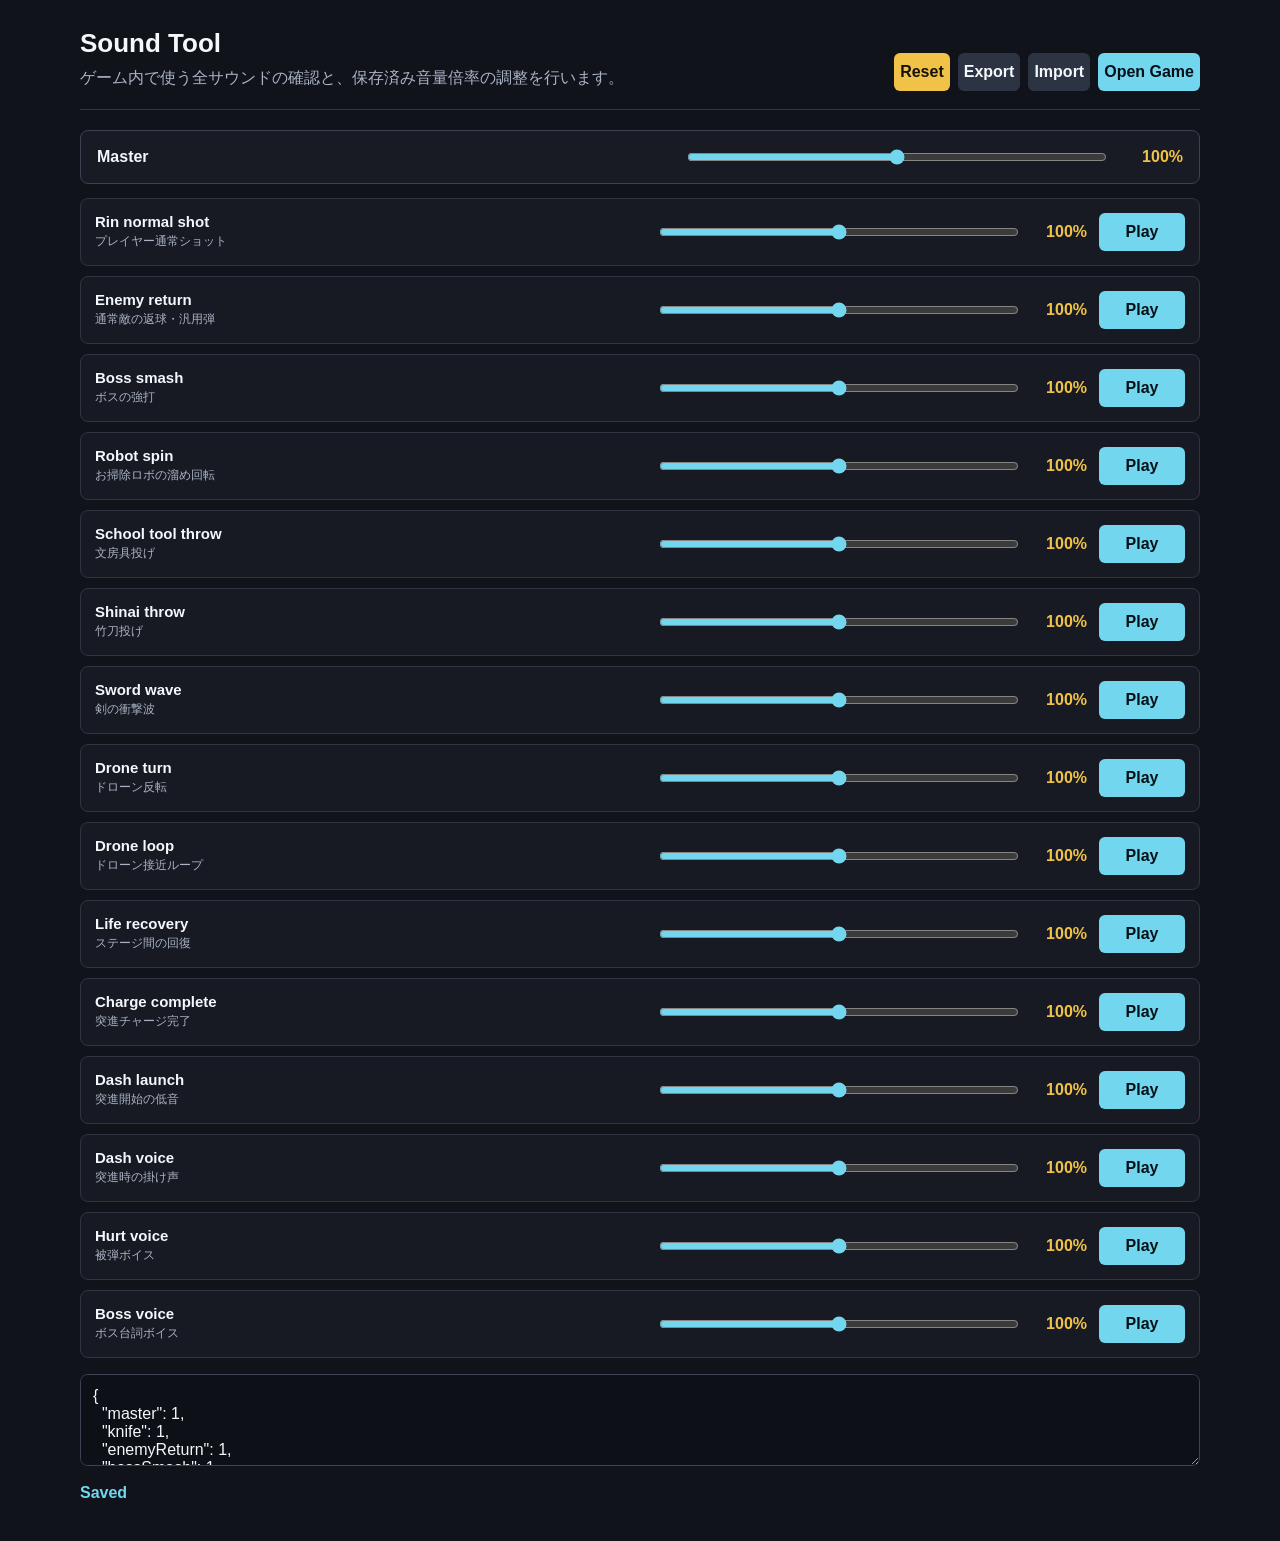
==== tools/sound-tool.html @ 661239d1 "Add stage two reinforcement sprites" ====
<!doctype html>
<html lang="ja">
  <head>
    <meta charset="utf-8">
    <meta name="viewport" content="width=device-width, initial-scale=1">
    <title>Yokoshoot Sound Tool</title>
    <style>
      :root {
        color-scheme: dark;
        font-family: "Yu Gothic", "Hiragino Kaku Gothic ProN", Meiryo, sans-serif;
        background: #11131a;
        color: #f4f7fb;
      }

      * {
        box-sizing: border-box;
      }

      body {
        min-width: 320px;
        margin: 0;
        background: #11131a;
      }

      main {
        width: min(1120px, calc(100% - 32px));
        margin: 0 auto;
        padding: 28px 0 36px;
      }

      header {
        display: flex;
        flex-wrap: wrap;
        gap: 16px;
        align-items: end;
        justify-content: space-between;
        padding-bottom: 18px;
        border-bottom: 1px solid #323746;
      }

      h1 {
        margin: 0 0 6px;
        font-size: 26px;
      }

      p {
        margin: 0;
        color: #aab3c5;
        line-height: 1.6;
      }

      button,
      input,
      textarea {
        font: inherit;
      }

      button {
        min-height: 38px;
        border: 0;
        border-radius: 6px;
        background: #72d7ee;
        color: #061017;
        cursor: pointer;
        font-weight: 800;
      }

      button.secondary {
        background: #2c3342;
        color: #f4f7fb;
      }

      button.warning {
        background: #f0c348;
        color: #151108;
      }

      .toolbar {
        display: flex;
        flex-wrap: wrap;
        gap: 8px;
      }

      .master {
        display: grid;
        grid-template-columns: minmax(120px, 1fr) minmax(180px, 420px) 64px;
        gap: 14px;
        align-items: center;
        margin: 20px 0 14px;
        padding: 16px;
        border: 1px solid #3c4352;
        border-radius: 8px;
        background: #181b24;
      }

      .sound-list {
        display: grid;
        gap: 10px;
      }

      .sound-row {
        display: grid;
        grid-template-columns: minmax(180px, 1fr) minmax(180px, 360px) 58px 86px;
        gap: 12px;
        align-items: center;
        padding: 14px;
        border: 1px solid #303543;
        border-radius: 8px;
        background: #171a22;
      }

      .sound-name {
        display: grid;
        gap: 3px;
        min-width: 0;
      }

      .sound-name strong {
        font-size: 15px;
      }

      .sound-name span {
        color: #aab3c5;
        font-size: 12px;
      }

      input[type="range"] {
        width: 100%;
        accent-color: #72d7ee;
      }

      .value {
        color: #f0c348;
        font-variant-numeric: tabular-nums;
        font-weight: 800;
        text-align: right;
      }

      textarea {
        width: 100%;
        min-height: 92px;
        margin-top: 16px;
        padding: 12px;
        border: 1px solid #3c4352;
        border-radius: 8px;
        background: #0d1017;
        color: #f4f7fb;
        resize: vertical;
      }

      .status {
        min-height: 24px;
        margin-top: 10px;
        color: #72d7ee;
        font-weight: 800;
      }

      @media (max-width: 760px) {
        .master,
        .sound-row {
          grid-template-columns: 1fr;
        }

        .value {
          text-align: left;
        }
      }
    </style>
  </head>
  <body>
    <main>
      <header>
        <div>
          <h1>Sound Tool</h1>
          <p>ゲーム内で使う全サウンドの確認と、保存済み音量倍率の調整を行います。</p>
        </div>
        <div class="toolbar">
          <button id="reset-button" class="warning" type="button">Reset</button>
          <button id="export-button" class="secondary" type="button">Export</button>
          <button id="import-button" class="secondary" type="button">Import</button>
          <button id="open-game-button" type="button">Open Game</button>
        </div>
      </header>

      <section class="master" aria-label="master volume">
        <strong>Master</strong>
        <input id="master-slider" type="range" min="0" max="2" step="0.01" value="1">
        <span id="master-value" class="value">100%</span>
      </section>

      <section id="sound-list" class="sound-list" aria-label="sound list"></section>
      <textarea id="settings-json" spellcheck="false" aria-label="settings json"></textarea>
      <p id="status" class="status" aria-live="polite"></p>
    </main>

    <script>
      (() => {
        "use strict";

        const STORAGE_KEY = "yokoshoot.soundVolumes.v1";
        const AudioContextClass = window.AudioContext || window.webkitAudioContext;
        let audioContext = null;
        let previewLoop = null;

        const defaults = {
          master: 1,
          knife: 1,
          enemyReturn: 1,
          bossSmash: 1,
          robotSpin: 1,
          schoolTool: 1,
          shinaiThrow: 1,
          swordWave: 1,
          droneTurn: 1,
          droneLoop: 1,
          lifeRecovery: 1,
          chargeComplete: 1,
          dashLaunch: 1,
          dashVoice: 1,
          hurtVoice: 1,
          voiceBright: 1,
        };

        const sounds = [
          { key: "knife", label: "Rin normal shot", note: "プレイヤー通常ショット" },
          { key: "enemyReturn", label: "Enemy return", note: "通常敵の返球・汎用弾" },
          { key: "bossSmash", label: "Boss smash", note: "ボスの強打" },
          { key: "robotSpin", label: "Robot spin", note: "お掃除ロボの溜め回転" },
          { key: "schoolTool", label: "School tool throw", note: "文房具投げ" },
          { key: "shinaiThrow", label: "Shinai throw", note: "竹刀投げ" },
          { key: "swordWave", label: "Sword wave", note: "剣の衝撃波" },
          { key: "droneTurn", label: "Drone turn", note: "ドローン反転" },
          { key: "droneLoop", label: "Drone loop", note: "ドローン接近ループ" },
          { key: "lifeRecovery", label: "Life recovery", note: "ステージ間の回復" },
          { key: "chargeComplete", label: "Charge complete", note: "突進チャージ完了" },
          { key: "dashLaunch", label: "Dash launch", note: "突進開始の低音" },
          { key: "dashVoice", label: "Dash voice", note: "突進時の掛け声" },
          { key: "hurtVoice", label: "Hurt voice", note: "被弾ボイス" },
          { key: "voiceBright", label: "Boss voice", note: "ボス台詞ボイス" },
        ];

        const list = document.getElementById("sound-list");
        const masterSlider = document.getElementById("master-slider");
        const masterValue = document.getElementById("master-value");
        const settingsJson = document.getElementById("settings-json");
        const status = document.getElementById("status");
        const sliders = new Map();
        let volumes = loadVolumes();

        function loadVolumes() {
          try {
            return { ...defaults, ...JSON.parse(localStorage.getItem(STORAGE_KEY) || "{}") };
          } catch (error) {
            return { ...defaults };
          }
        }

        function saveVolumes() {
          localStorage.setItem(STORAGE_KEY, JSON.stringify(volumes));
          settingsJson.value = JSON.stringify(volumes, null, 2);
          status.textContent = "Saved";
        }

        function ensureAudioContext() {
          if (!AudioContextClass) return null;
          if (!audioContext) audioContext = new AudioContextClass();
          if (audioContext.state === "suspended") audioContext.resume();
          return audioContext;
        }

        function clamp(value, min, max) {
          return Math.min(max, Math.max(min, value));
        }

        function soundVolume(key) {
          return clamp(Number(volumes.master) || 0, 0, 2) * clamp(Number(volumes[key]) || 0, 0, 2);
        }

        function scaled(key, volume) {
          return volume * soundVolume(key);
        }

        function percent(value) {
          return `${Math.round(Number(value) * 100)}%`;
        }

        function render() {
          masterSlider.value = volumes.master;
          masterValue.textContent = percent(volumes.master);
          list.textContent = "";
          sliders.clear();
          for (const sound of sounds) {
            const row = document.createElement("div");
            row.className = "sound-row";
            row.innerHTML = `
              <div class="sound-name">
                <strong>${sound.label}</strong>
                <span>${sound.note}</span>
              </div>
              <input type="range" min="0" max="2" step="0.01" value="${volumes[sound.key]}">
              <span class="value">${percent(volumes[sound.key])}</span>
              <button type="button">Play</button>
            `;
            const slider = row.querySelector("input");
            const value = row.querySelector(".value");
            const button = row.querySelector("button");
            slider.addEventListener("input", () => {
              volumes[sound.key] = Number(slider.value);
              value.textContent = percent(volumes[sound.key]);
              saveVolumes();
              if (sound.key === "droneLoop" && previewLoop) previewLoop.gain.gain.value = scaled("droneLoop", 0.026);
            });
            button.addEventListener("click", () => playSound(sound.key));
            sliders.set(sound.key, { slider, value });
            list.append(row);
          }
          settingsJson.value = JSON.stringify(volumes, null, 2);
        }

        function playNoiseHit(audio, duration, decay, filterType, frequency, volume) {
          const sampleCount = Math.max(1, Math.floor(audio.sampleRate * duration));
          const buffer = audio.createBuffer(1, sampleCount, audio.sampleRate);
          const data = buffer.getChannelData(0);
          for (let i = 0; i < sampleCount; i += 1) data[i] = Math.random() * 2 - 1;
          const source = audio.createBufferSource();
          const filter = audio.createBiquadFilter();
          const gain = audio.createGain();
          const now = audio.currentTime;
          filter.type = filterType;
          filter.frequency.setValueAtTime(frequency, now);
          filter.Q.setValueAtTime(2.1, now);
          gain.gain.setValueAtTime(volume, now);
          gain.gain.exponentialRampToValueAtTime(0.0001, now + decay);
          source.buffer = buffer;
          source.connect(filter);
          filter.connect(gain);
          gain.connect(audio.destination);
          source.start(now);
          source.stop(now + duration);
        }

        function playToneSweep(audio, duration, startFrequency, endFrequency, volume, type) {
          const oscillator = audio.createOscillator();
          const gain = audio.createGain();
          const now = audio.currentTime;
          oscillator.type = type;
          oscillator.frequency.setValueAtTime(startFrequency, now);
          oscillator.frequency.exponentialRampToValueAtTime(endFrequency, now + duration);
          gain.gain.setValueAtTime(volume, now);
          gain.gain.exponentialRampToValueAtTime(0.0001, now + duration);
          oscillator.connect(gain);
          gain.connect(audio.destination);
          oscillator.start(now);
          oscillator.stop(now + duration);
        }

        function playShotSound(key) {
          const audio = ensureAudioContext();
          if (!audio) return;
          if (key === "knife") {
            playNoiseHit(audio, 0.11, 0.08, "highpass", 1800, scaled(key, 0.13));
            playToneSweep(audio, 0.12, 340, 1260, scaled(key, 0.06), "triangle");
            setTimeout(() => playNoiseHit(audio, 0.06, 0.035, "bandpass", 3600, scaled(key, 0.055)), 36);
          } else if (key === "bossSmash") {
            playNoiseHit(audio, 0.16, 0.12, "bandpass", 720, scaled(key, 0.2));
            playToneSweep(audio, 0.14, 170, 86, scaled(key, 0.11), "sine");
          } else if (key === "robotSpin") {
            playNoiseHit(audio, 0.22, 0.18, "bandpass", 420, scaled(key, 0.08));
            playToneSweep(audio, 0.18, 110, 280, scaled(key, 0.045), "square");
          } else if (key === "schoolTool") {
            playNoiseHit(audio, 0.08, 0.055, "highpass", 2100, scaled(key, 0.09));
            playToneSweep(audio, 0.09, 620, 260, scaled(key, 0.045), "triangle");
          } else if (key === "shinaiThrow") {
            playNoiseHit(audio, 0.12, 0.09, "bandpass", 980, scaled(key, 0.11));
            playToneSweep(audio, 0.1, 360, 150, scaled(key, 0.04), "sawtooth");
          } else if (key === "swordWave") {
            playNoiseHit(audio, 0.14, 0.1, "highpass", 1400, scaled(key, 0.13));
            playToneSweep(audio, 0.13, 520, 130, scaled(key, 0.07), "sawtooth");
          } else {
            playNoiseHit(audio, 0.1, 0.085, "bandpass", 1150, scaled("enemyReturn", 0.12));
            playToneSweep(audio, 0.08, 260, 160, scaled("enemyReturn", 0.055), "sine");
          }
        }

        function playDroneLoopPreview() {
          const audio = ensureAudioContext();
          if (!audio) return;
          stopDroneLoopPreview();
          const sampleCount = Math.floor(audio.sampleRate * 1.2);
          const buffer = audio.createBuffer(1, sampleCount, audio.sampleRate);
          const data = buffer.getChannelData(0);
          for (let i = 0; i < sampleCount; i += 1) data[i] = Math.random() * 2 - 1;
          const noise = audio.createBufferSource();
          const filter = audio.createBiquadFilter();
          const gain = audio.createGain();
          const oscillator = audio.createOscillator();
          const oscillatorGain = audio.createGain();
          const now = audio.currentTime;
          noise.buffer = buffer;
          noise.loop = true;
          filter.type = "lowpass";
          filter.frequency.setValueAtTime(296, now);
          filter.Q.setValueAtTime(1.4, now);
          gain.gain.setValueAtTime(scaled("droneLoop", 0.026), now);
          oscillator.type = "sawtooth";
          oscillator.frequency.setValueAtTime(110, now);
          oscillatorGain.gain.setValueAtTime(scaled("droneLoop", 0.014), now);
          noise.connect(filter);
          filter.connect(gain);
          oscillator.connect(oscillatorGain);
          oscillatorGain.connect(gain);
          gain.connect(audio.destination);
          noise.start(now);
          oscillator.start(now);
          previewLoop = { noise, oscillator, gain };
          setTimeout(stopDroneLoopPreview, 1500);
        }

        function stopDroneLoopPreview() {
          if (!previewLoop || !audioContext) return;
          const now = audioContext.currentTime;
          try {
            previewLoop.gain.gain.setTargetAtTime(0.0001, now, 0.08);
            previewLoop.noise.stop(now + 0.35);
            previewLoop.oscillator.stop(now + 0.35);
          } catch (error) {
            // Already stopped.
          }
          previewLoop = null;
        }

        function playVoice(text, style, key) {
          if (!("speechSynthesis" in window) || !("SpeechSynthesisUtterance" in window)) return;
          speechSynthesis.cancel();
          const utterance = new SpeechSynthesisUtterance(text);
          const voices = speechSynthesis.getVoices();
          const japaneseVoice = voices.find((voice) => voice.lang && voice.lang.toLowerCase().startsWith("ja")) || voices[0];
          if (japaneseVoice) utterance.voice = japaneseVoice;
          utterance.lang = "ja-JP";
          utterance.volume = Math.min(1, scaled(key, style === "cool" ? 0.62 : 0.82));
          utterance.rate = style === "cool" ? 1.12 : 1.08;
          utterance.pitch = style === "cool" ? 0.82 : 1.18;
          speechSynthesis.speak(utterance);
        }

        function playSound(key) {
          if (key === "droneLoop") {
            playDroneLoopPreview();
          } else if (key === "droneTurn") {
            const audio = ensureAudioContext();
            playNoiseHit(audio, 0.18, 0.12, "highpass", 2800, scaled(key, 0.11));
            playToneSweep(audio, 0.14, 520, 980, scaled(key, 0.035), "sawtooth");
          } else if (key === "lifeRecovery") {
            const audio = ensureAudioContext();
            playNoiseHit(audio, 0.16, 0.12, "bandpass", 760, scaled(key, 0.055));
            playToneSweep(audio, 0.18, 210, 310, scaled(key, 0.045), "sine");
            setTimeout(() => playToneSweep(audio, 0.12, 440, 720, scaled(key, 0.035), "triangle"), 110);
          } else if (key === "chargeComplete") {
            const audio = ensureAudioContext();
            playNoiseHit(audio, 0.34, 0.28, "bandpass", 900, scaled(key, 0.055));
            playToneSweep(audio, 0.38, 220, 980, scaled(key, 0.07), "sawtooth");
            setTimeout(() => playToneSweep(audio, 0.2, 620, 1480, scaled(key, 0.045), "triangle"), 130);
            setTimeout(() => playNoiseHit(audio, 0.16, 0.08, "highpass", 2600, scaled(key, 0.04)), 260);
          } else if (key === "dashLaunch") {
            const audio = ensureAudioContext();
            playNoiseHit(audio, 0.18, 0.13, "lowpass", 260, scaled(key, 0.22));
            playToneSweep(audio, 0.16, 95, 48, scaled(key, 0.16), "sine");
          } else if (key === "dashVoice") {
            playVoice("ハッ", "cool", key);
          } else if (key === "hurtVoice") {
            playVoice("くぅっ", "cool", key);
          } else if (key === "voiceBright") {
            playVoice("通さない！", "bright", key);
          } else {
            playShotSound(key);
          }
        }

        masterSlider.addEventListener("input", () => {
          volumes.master = Number(masterSlider.value);
          masterValue.textContent = percent(volumes.master);
          saveVolumes();
          if (previewLoop) previewLoop.gain.gain.value = scaled("droneLoop", 0.026);
        });

        document.getElementById("reset-button").addEventListener("click", () => {
          stopDroneLoopPreview();
          volumes = { ...defaults };
          saveVolumes();
          render();
          status.textContent = "Reset saved";
        });

        document.getElementById("export-button").addEventListener("click", async () => {
          settingsJson.select();
          try {
            await navigator.clipboard.writeText(settingsJson.value);
            status.textContent = "Copied JSON";
          } catch (error) {
            status.textContent = "JSON selected";
          }
        });

        document.getElementById("import-button").addEventListener("click", () => {
          try {
            const imported = JSON.parse(settingsJson.value);
            volumes = { ...defaults, ...imported };
            saveVolumes();
            render();
            status.textContent = "Imported";
          } catch (error) {
            status.textContent = "Invalid JSON";
          }
        });

        document.getElementById("open-game-button").addEventListener("click", () => {
          window.open("../index.html", "_blank", "noopener");
        });

        render();
        saveVolumes();
      })();
    </script>
  </body>
</html>
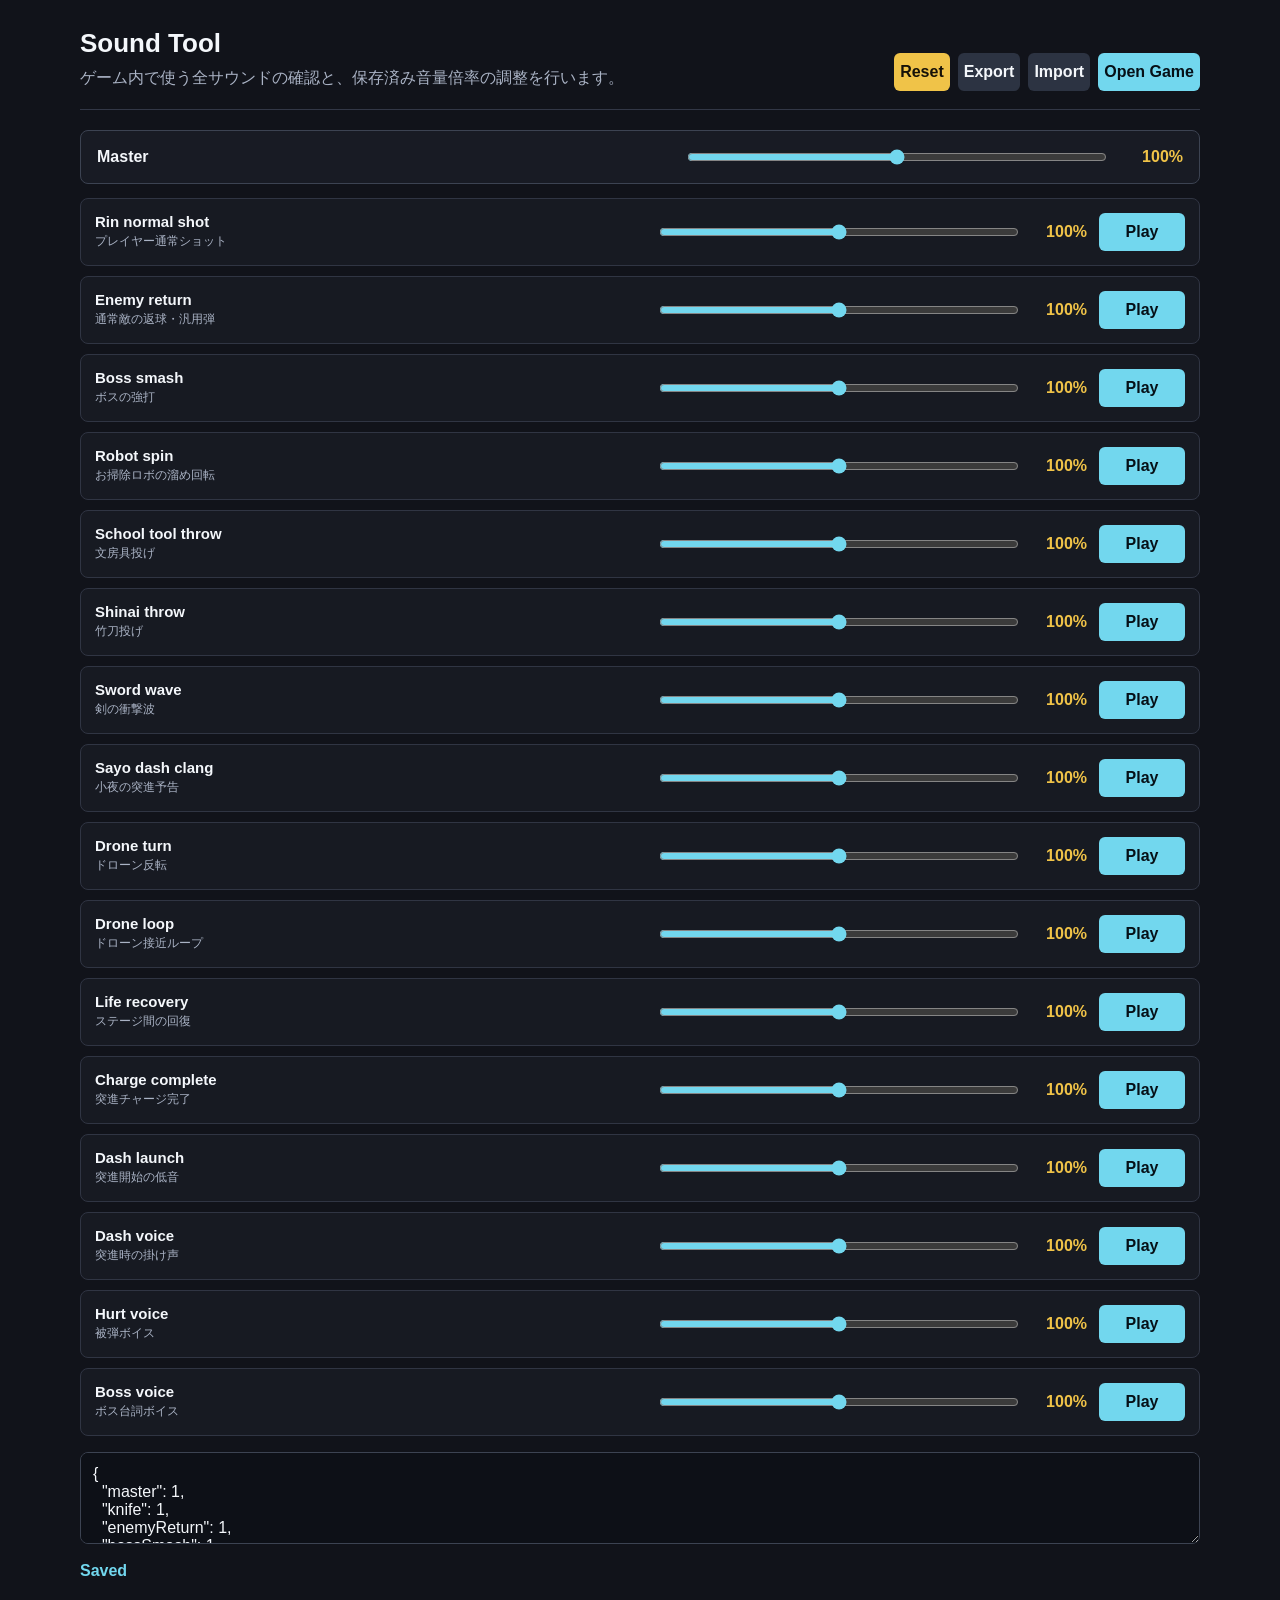
==== commit 4eb9be9b: "Update Sayo dash pattern" ====
--- a/tools/sound-tool.html
+++ b/tools/sound-tool.html
@@ -211,6 +211,7 @@
           schoolTool: 1,
           shinaiThrow: 1,
           swordWave: 1,
+          sayoDashClang: 1,
           droneTurn: 1,
           droneLoop: 1,
           lifeRecovery: 1,
@@ -229,6 +230,7 @@
           { key: "schoolTool", label: "School tool throw", note: "文房具投げ" },
           { key: "shinaiThrow", label: "Shinai throw", note: "竹刀投げ" },
           { key: "swordWave", label: "Sword wave", note: "剣の衝撃波" },
+          { key: "sayoDashClang", label: "Sayo dash clang", note: "小夜の突進予告" },
           { key: "droneTurn", label: "Drone turn", note: "ドローン反転" },
           { key: "droneLoop", label: "Drone loop", note: "ドローン接近ループ" },
           { key: "lifeRecovery", label: "Life recovery", note: "ステージ間の回復" },
@@ -376,10 +378,21 @@
           } else if (key === "swordWave") {
             playNoiseHit(audio, 0.14, 0.1, "highpass", 1400, scaled(key, 0.13));
             playToneSweep(audio, 0.13, 520, 130, scaled(key, 0.07), "sawtooth");
+          } else if (key === "sayoDashClang") {
+            playSayoDashClang(audio, key, 0);
+            setTimeout(() => playSayoDashClang(audio, key, 1), 70);
+            setTimeout(() => playSayoDashClang(audio, key, 2), 140);
           } else {
             playNoiseHit(audio, 0.1, 0.085, "bandpass", 1150, scaled("enemyReturn", 0.12));
             playToneSweep(audio, 0.08, 260, 160, scaled("enemyReturn", 0.055), "sine");
           }
+        }
+
+        function playSayoDashClang(audio, key, index) {
+          const pitch = 1380 + index * 210;
+          const volumeDrop = index * 0.018;
+          playNoiseHit(audio, 0.085, 0.052, "bandpass", pitch, scaled(key, 0.16 - volumeDrop));
+          playToneSweep(audio, 0.075, 820 + index * 120, 450 + index * 90, scaled(key, 0.055), "square");
         }
 
         function playDroneLoopPreview() {
